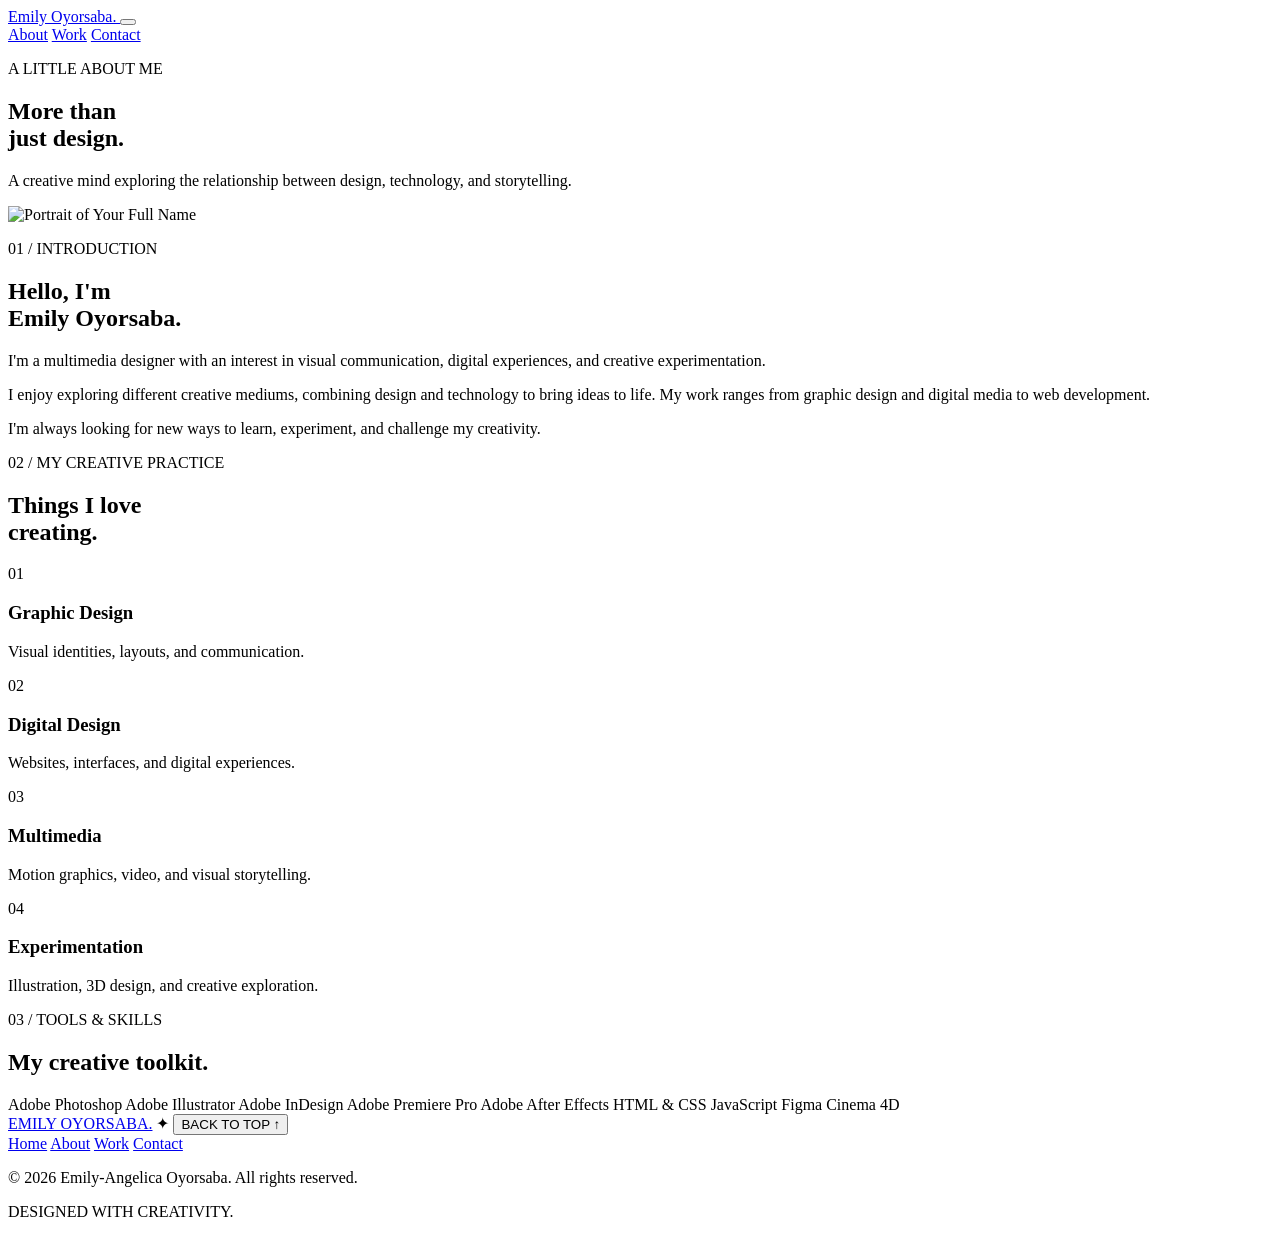
==== about.html @ 44d5cf67 "Add files via upload" ====
<!DOCTYPE html>
<html lang="en">

<head>
    <meta charset="UTF-8">
    <meta name="viewport" content="width=device-width, initial-scale=1.0">

    <title>About | Emily-Angelica Oyorsaba</title>

    <link rel="stylesheet" href="css/style.css">

</head>

<body>

    <!-- HEADER / NAVIGATION -->

    <header class="site-header">

        <a href="index.html" class="logo">
            Emily Oyorsaba.
        </a>

        <button class="menu-toggle"
                aria-label="Open navigation"
                aria-expanded="false">
            <span></span>
            <span></span>
        </button>

        <nav class="site-nav">
            <a href="about.html">About</a>
            <a href="work.html">Work</a>
            <a href="contact.html">Contact</a>
        </nav>

    </header>


    <!-- ABOUT PAGE -->

    <main class="about-page">

        <!-- INTRODUCTION -->

        <section class="about-intro">

            <p class="intro-label">A LITTLE ABOUT ME</p>

            <h1>
                More than<br>
                just <span>design.</span>
            </h1>

            <p class="about-subtitle">
                A creative mind exploring the relationship
                between design, technology, and storytelling.
            </p>

        </section>


        <!-- BIOGRAPHY -->

        <section class="about-bio">

            <div class="bio-image">
                <img src="images/portrait.png"
                     alt="Portrait of Your Full Name">
            </div>

            <div class="bio-content">

                <p class="section-number">01 / INTRODUCTION</p>

                <h2>
                    Hello, I'm<br>
                    Emily Oyorsaba.
                </h2>

                <p>
                    I'm a multimedia designer with an interest
                    in visual communication, digital experiences,
                    and creative experimentation.
                </p>

                <p>
                    I enjoy exploring different creative mediums,
                    combining design and technology to bring ideas
                    to life. My work ranges from graphic design
                    and digital media to web development.
                </p>

                <p>
                    I'm always looking for new ways to learn,
                    experiment, and challenge my creativity.
                </p>

            </div>

        </section>


        <!-- CREATIVE INTERESTS -->

        <section class="creative-section">

            <p class="section-number">02 / MY CREATIVE PRACTICE</p>

            <h2>
                Things I love<br>
                <span>creating.</span>
            </h2>

            <div class="creative-grid">

                <div class="creative-item">
                    <span>01</span>
                    <h3>Graphic Design</h3>
                    <p>Visual identities, layouts, and communication.</p>
                </div>

                <div class="creative-item">
                    <span>02</span>
                    <h3>Digital Design</h3>
                    <p>Websites, interfaces, and digital experiences.</p>
                </div>

                <div class="creative-item">
                    <span>03</span>
                    <h3>Multimedia</h3>
                    <p>Motion graphics, video, and visual storytelling.</p>
                </div>

                <div class="creative-item">
                    <span>04</span>
                    <h3>Experimentation</h3>
                    <p>Illustration, 3D design, and creative exploration.</p>
                </div>

            </div>

        </section>


        <!-- SOFTWARE AND SKILLS -->

        <section class="skills-section">

            <p class="section-number">03 / TOOLS & SKILLS</p>

            <h2>My creative toolkit.</h2>

            <div class="skills-list">

                <span>Adobe Photoshop</span>
                <span>Adobe Illustrator</span>
                <span>Adobe InDesign</span>
                <span>Adobe Premiere Pro</span>
                <span>Adobe After Effects</span>
                <span>HTML & CSS</span>
                <span>JavaScript</span>
                <span>Figma</span>
                <span>Cinema 4D</span>

            </div>

        </section>

    </main>


   
<footer class="site-footer">

    <div class="footer-top">
        <a href="index.html" class="footer-logo">EMILY OYORSABA.</a>
        <span class="footer-sparkle">✦</span>
        <button class="back-to-top" type="button">
            BACK TO TOP ↑
        </button>
    </div>

    <div class="footer-navigation">
        <a href="index.html">Home</a>
        <a href="about.html">About</a>
        <a href="work.html">Work</a>
        <a href="contact.html">Contact</a>
    </div>

    <div class="footer-bottom">
        <p>© 2026 Emily-Angelica Oyorsaba. All rights reserved.</p>
        <p>DESIGNED WITH CREATIVITY.</p>
    </div>

</footer>
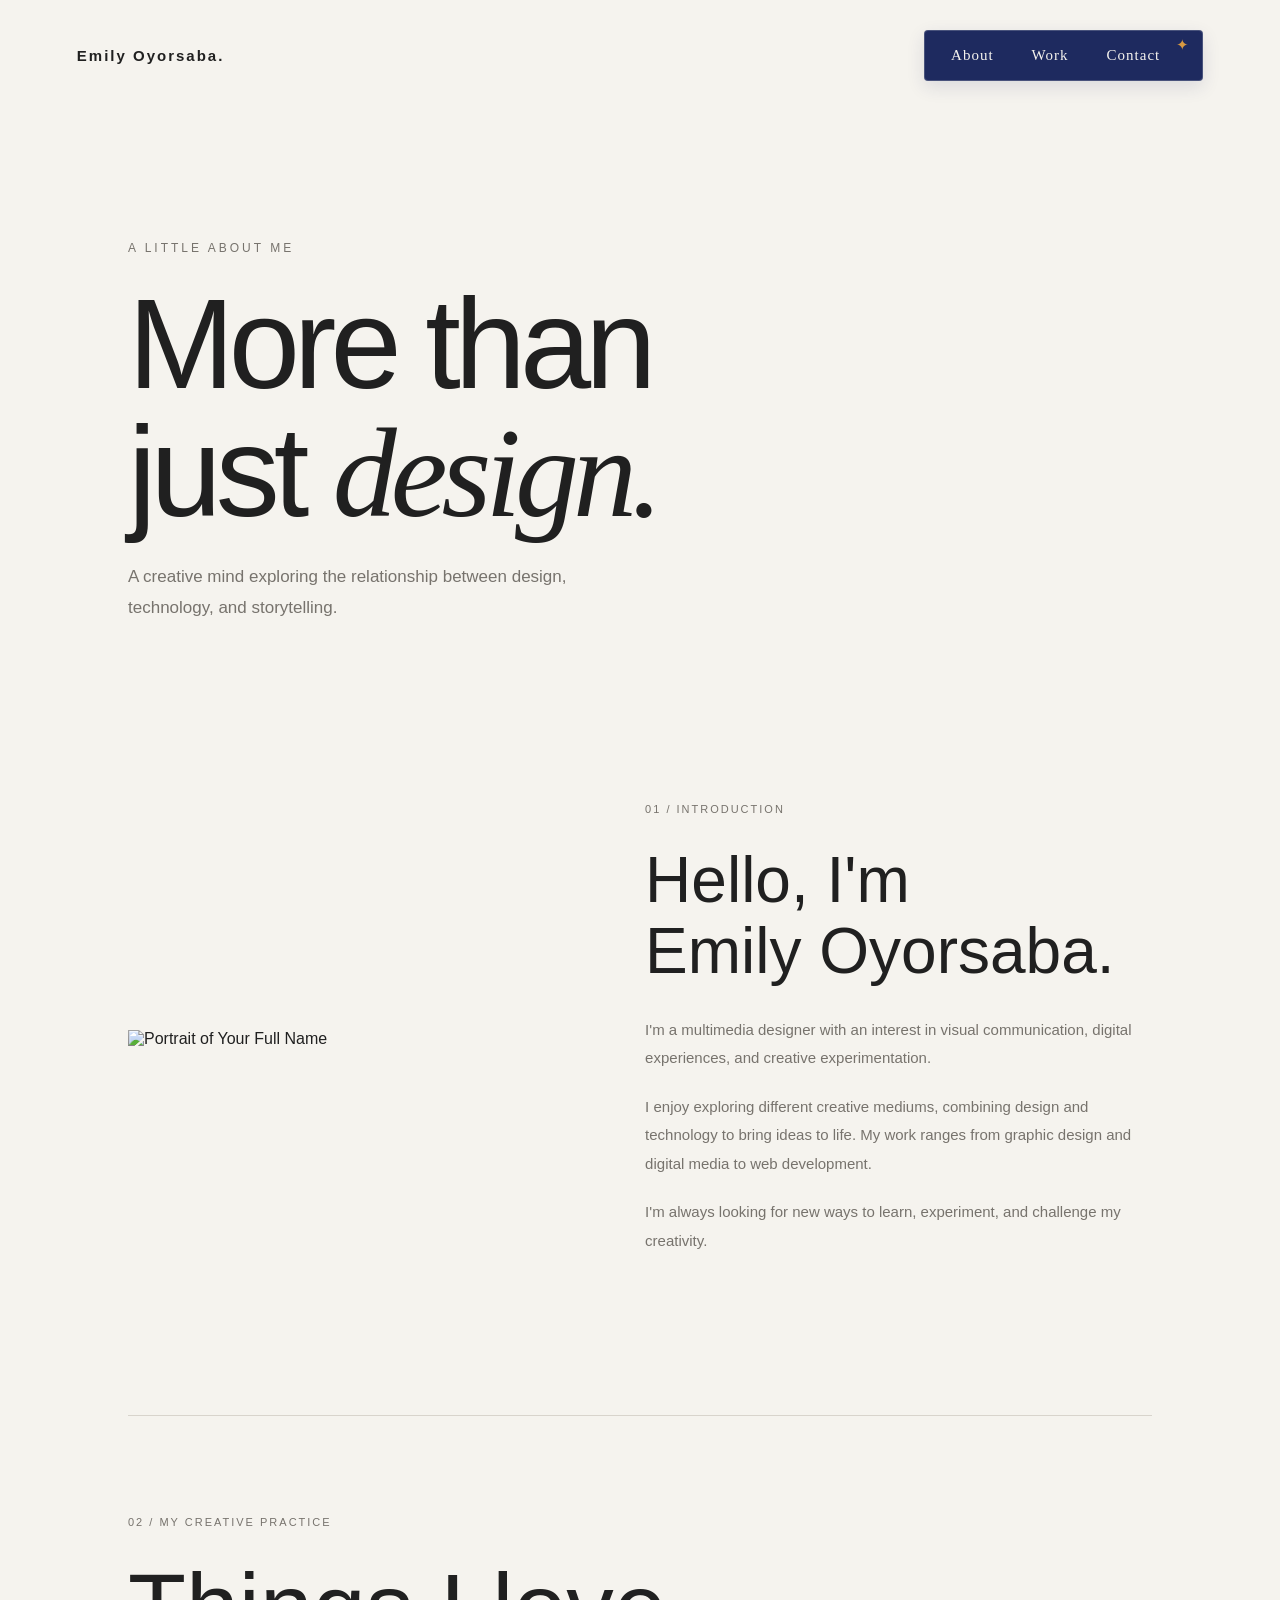
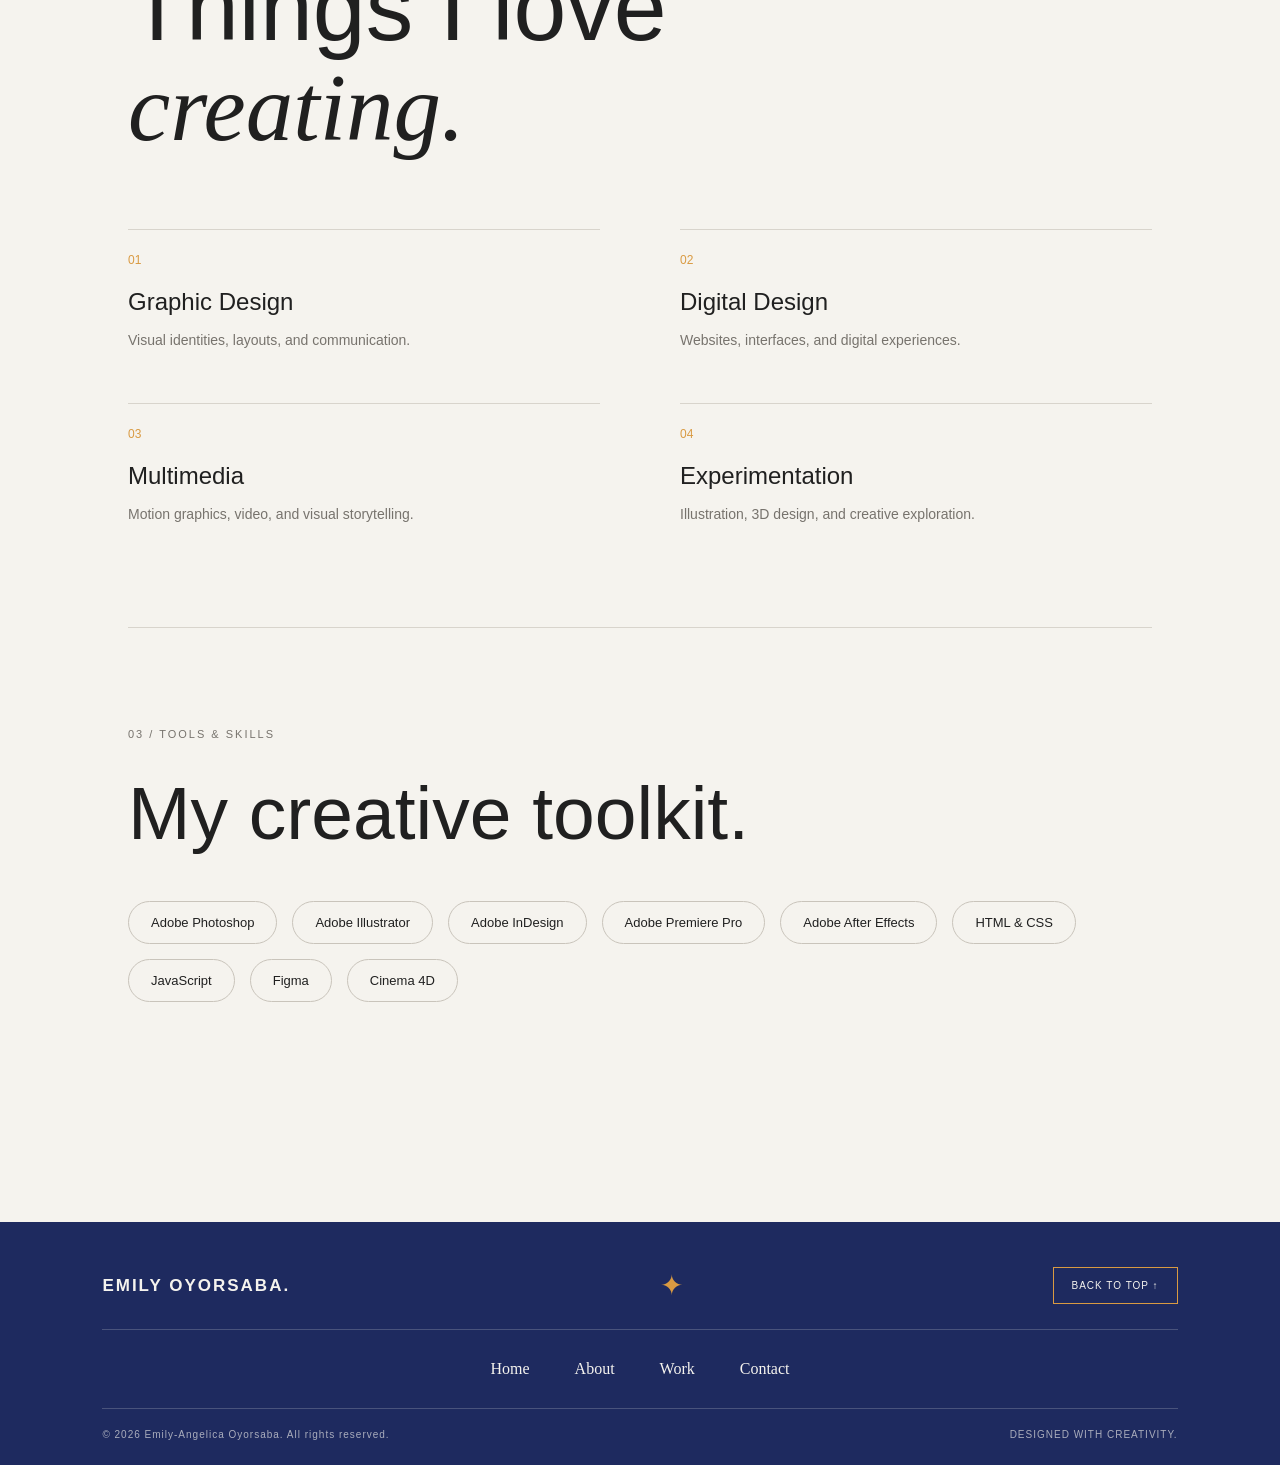
==== commit 226b6d39: "Update about.html" ====
--- a/about.html
+++ b/about.html
@@ -8,7 +8,7 @@
 
     <title>About | Emily-Angelica Oyorsaba</title>
 
-    <link rel="stylesheet" href="css/style.css">
+    <link rel="stylesheet" href="./style.css">
 
 </head>
 
--- a/style.css
+++ b/style.css
@@ -0,0 +1,1192 @@
+
+/* =========================
+   1. DESIGN SYSTEM
+========================= */
+
+@import url('https://fonts.googleapis.com/css2?family=Montserrat:wght@400;500;600;700&family=Playfair+Display:ital,wght@0,400;0,500;1,400;1,500&display=swap');
+
+:root {
+    /* COLOR PALETTE */
+    --background: #F5F3EE;
+    --text: #202020;
+    --secondary: #77736D;
+    --accent: #D99A42;
+    --highlight: #1E2A5F;
+   
+/* TYPOGRAPHY */
+--font-main: 'Montserrat', sans-serif;
+--font-editorial: 'Playfair Display', serif;
+}
+
+/* =========================
+   2. RESET
+========================= */
+
+* {
+    margin: 0;
+    padding: 0;
+    box-sizing: border-box;
+}
+
+
+/* =========================
+   3. GENERAL STYLING
+========================= */
+
+body {
+    background-color: var(--background);
+    color: var(--text);
+    font-family: var(--font-main);
+    min-height: 100vh;
+}
+
+
+/* =========================
+   4. NAVIGATION
+========================= */
+
+header {
+    width: 100%;
+    padding: 30px 6%;
+}
+
+nav {
+    display: flex;
+    justify-content: flex-end;
+    gap: 40px;
+}
+
+nav a {
+    color: var(--text);
+    text-decoration: none;
+    font-size: 14px;
+    letter-spacing: 1px;
+    transition: color 0.3s ease;
+}
+
+nav a:hover {
+    color: var(--accent);
+}
+
+
+/* =========================
+   5. HERO SECTION
+========================= */
+
+
+/* =========================
+   HERO SECTION
+========================= */
+
+.hero {
+    position: relative;
+    min-height: 85vh;
+    padding: 100px 10%;
+    display: flex;
+    align-items: center;
+    overflow: hidden;
+}
+
+/* Background typography */
+
+.hero-backdrop {
+    position: absolute;
+    top: 8%;
+    left: 5%;
+    font-family: var(--font-editorial);
+    font-size: clamp(100px, 19vw, 260px);
+    font-weight: normal;
+    color: rgba(32, 32, 32, 0.045);
+    white-space: nowrap;
+    z-index: 0;
+    pointer-events: none;
+}
+
+/* Main introduction */
+
+.hero-content {
+    position: relative;
+    z-index: 2;
+    max-width: 650px;
+}
+
+.intro-label {
+    color: var(--secondary);
+    font-size: 12px;
+    letter-spacing: 3px;
+    margin-bottom: 25px;
+}
+
+.hero h1 {
+    font-size: clamp(55px, 7vw, 105px);
+    font-weight: 400;
+    line-height: 1.08;
+    letter-spacing: -5px;
+    margin-bottom: 30px;
+}
+
+.hero h1 span {
+    font-family: var(--font-editorial);
+    font-style: italic;
+}
+
+/* Description */
+
+.hero-description {
+    color: var(--secondary);
+    font-size: 16px;
+    line-height: 1.8;
+    max-width: 430px;
+    margin-bottom: 30px;
+}
+
+/* Portfolio link */
+
+.work-link {
+    display: inline-block;
+    color: var(--text);
+    text-decoration: none;
+    font-size: 14px;
+    border-bottom: 1px solid var(--text);
+    padding-bottom: 7px;
+    transition: all 0.3s ease;
+}
+
+.work-link:hover {
+    color: var(--accent);
+    border-color: var(--accent);
+}
+
+/* Portrait */
+
+.hero-image {
+    position: absolute;
+    right: 8%;
+    bottom: 0;
+    width: 38%;
+    max-width: 480px;
+    z-index: 1;
+}
+
+.hero-image img {
+    width: 100%;
+    height: auto;
+    display: block;
+    object-fit: contain;
+}
+
+/* Small caption */
+
+.hero-caption {
+    position: absolute;
+    bottom: 35px;
+    left: 10%;
+    color: var(--secondary);
+    font-size: 10px;
+    letter-spacing: 2px;
+}
+
+.work-link:hover {
+    color: var(--accent);
+}
+
+
+/* =========================
+   6. FOOTER
+========================= */
+
+footer {
+    padding: 25px 6%;
+    color: var(--secondary);
+    font-size: 12px;
+    text-align: center;
+}
+
+
+/* =========================
+   RESPONSIVE DESIGN
+========================= */
+
+@media (max-width: 768px) {
+
+    header {
+        padding: 25px 6%;
+    }
+
+    nav {
+        justify-content: center;
+        gap: 25px;
+    }
+
+    .hero {
+        min-height: 90vh;
+        padding: 80px 7% 350px;
+        align-items: flex-start;
+    }
+
+    .hero-backdrop {
+        top: 10%;
+        left: 0;
+        font-size: 22vw;
+    }
+
+    .hero h1 {
+        font-size: clamp(48px, 11vw, 75px);
+        letter-spacing: -3px;
+    }
+
+    .hero-image {
+        width: 65%;
+        right: 5%;
+        max-width: 330px;
+    }
+
+    .hero-caption {
+        bottom: 20px;
+        left: 7%;
+        font-size: 8px;
+    }
+
+}
+
+@media (max-width: 480px) {
+
+    .hero {
+        padding-bottom: 300px;
+    }
+
+    .hero-image {
+        width: 75%;
+    }
+
+    .hero-description {
+        font-size: 14px;
+    }
+
+}
+
+/* =========================
+   NAVIGATION INTERACTIONS
+========================= */
+
+.site-header {
+    display: flex;
+    align-items: center;
+    justify-content: space-between;
+    padding: 30px 6%;
+    position: relative;
+    z-index: 10;
+}
+
+.logo {
+    color: var(--text);
+    text-decoration: none;
+    font-size: 15px;
+    font-weight: bold;
+    letter-spacing: 2px;
+}
+
+.site-nav {
+    display: flex;
+    gap: 40px;
+}
+
+.menu-toggle {
+    display: none;
+    background: none;
+    border: none;
+    cursor: pointer;
+}
+
+.menu-toggle span {
+    display: block;
+    width: 25px;
+    height: 2px;
+    background: var(--text);
+    margin: 6px;
+    transition: 0.3s;
+}
+
+/* Mobile navigation */
+
+@media (max-width: 768px) {
+
+    .menu-toggle {
+        display: block;
+        z-index: 12;
+    }
+
+    .site-nav {
+        display: none;
+        position: absolute;
+        top: 100%;
+        left: 0;
+        width: 100%;
+        padding: 30px;
+        background: var(--background);
+        flex-direction: column;
+        align-items: center;
+        gap: 25px;
+    }
+
+    .site-nav.active {
+        display: flex;
+    }
+
+}
+
+@media (prefers-reduced-motion: reduce) {
+
+    .hero-content,
+    .hero-image,
+    .hero-backdrop {
+        animation: none;
+    }
+
+}
+
+/* =========================
+   ABOUT PAGE
+========================= */
+
+.about-page {
+    padding: 40px 10%;
+}
+
+/* INTRODUCTION */
+
+.about-intro {
+    padding: 90px 0 120px;
+}
+
+.about-intro h1 {
+    font-size: clamp(65px, 10vw, 130px);
+    font-weight: 400;
+    line-height: 1;
+    letter-spacing: -6px;
+    margin: 25px 0;
+}
+
+.about-intro h1 span,
+.creative-section h2 span {
+    font-family: var(--font-editorial);
+    font-style: italic;
+}
+
+.about-subtitle {
+    max-width: 450px;
+    color: var(--secondary);
+    font-size: 17px;
+    line-height: 1.8;
+}
+
+
+/* BIOGRAPHY */
+
+.about-bio {
+    display: grid;
+    grid-template-columns: 0.9fr 1.1fr;
+    gap: 10%;
+    align-items: center;
+    padding: 60px 0 140px;
+}
+
+.bio-image img {
+    width: 100%;
+    display: block;
+    object-fit: cover;
+}
+
+.section-number {
+    font-size: 11px;
+    letter-spacing: 2px;
+    color: var(--secondary);
+    margin-bottom: 30px;
+}
+
+.bio-content h2 {
+    font-size: clamp(38px, 5vw, 65px);
+    font-weight: 400;
+    line-height: 1.1;
+    margin-bottom: 30px;
+}
+
+.bio-content p:not(.section-number) {
+    font-size: 15px;
+    line-height: 1.9;
+    color: var(--secondary);
+    margin-bottom: 20px;
+}
+
+
+/* CREATIVE PRACTICE */
+
+.creative-section {
+    padding: 100px 0;
+    border-top: 1px solid #D8D4CC;
+}
+
+.creative-section h2 {
+    font-size: clamp(55px, 8vw, 95px);
+    font-weight: 400;
+    line-height: 1.05;
+    margin-bottom: 70px;
+}
+
+.creative-grid {
+    display: grid;
+    grid-template-columns: repeat(2, 1fr);
+    gap: 50px 80px;
+}
+
+.creative-item {
+    border-top: 1px solid #D8D4CC;
+    padding-top: 20px;
+}
+
+.creative-item span {
+    font-size: 12px;
+    color: var(--accent);
+}
+
+.creative-item h3 {
+    font-size: 24px;
+    font-weight: 400;
+    margin: 20px 0 12px;
+}
+
+.creative-item p {
+    font-size: 14px;
+    color: var(--secondary);
+    line-height: 1.8;
+}
+
+
+/* SKILLS */
+
+.skills-section {
+    padding: 100px 0;
+    border-top: 1px solid #D8D4CC;
+}
+
+.skills-section h2 {
+    font-size: clamp(40px, 6vw, 75px);
+    font-weight: 400;
+    margin-bottom: 45px;
+}
+
+.skills-list {
+    display: flex;
+    flex-wrap: wrap;
+    gap: 15px;
+}
+
+.skills-list span {
+    border: 1px solid #C9C4BB;
+    border-radius: 30px;
+    padding: 13px 22px;
+    font-size: 13px;
+    transition: 0.3s ease;
+}
+
+.skills-list span:hover {
+    background-color: var(--text);
+    color: var(--background);
+}
+
+
+/* ABOUT PAGE RESPONSIVENESS */
+
+@media (max-width: 768px) {
+
+    .about-page {
+        padding: 20px 7%;
+    }
+
+    .about-intro {
+        padding: 70px 0;
+    }
+
+    .about-intro h1 {
+        letter-spacing: -3px;
+    }
+
+    .about-bio {
+        grid-template-columns: 1fr;
+        gap: 45px;
+        padding-bottom: 80px;
+    }
+
+    .bio-image {
+        max-width: 450px;
+    }
+
+    .creative-grid {
+        grid-template-columns: 1fr;
+        gap: 35px;
+    }
+
+    .creative-section,
+    .skills-section {
+        padding: 70px 0;
+    }
+
+}
+
+/* =========================
+   WORK PAGE
+========================= */
+
+.work-page {
+    padding: 40px 10%;
+}
+
+
+/* INTRODUCTION */
+
+.work-intro {
+    padding: 90px 0 100px;
+}
+
+.work-intro h1 {
+    font-size: clamp(70px, 11vw, 145px);
+    font-weight: 400;
+    line-height: 0.95;
+    letter-spacing: -7px;
+    margin: 25px 0;
+}
+
+.work-intro h1 span {
+    font-family: var(--font-editorial);
+    font-style: italic;
+}
+
+.work-intro > p:last-child {
+    max-width: 450px;
+    color: var(--secondary);
+    font-size: 16px;
+    line-height: 1.8;
+}
+
+
+/* FILTER BUTTONS */
+
+.project-section {
+    padding-bottom: 120px;
+}
+
+.project-filters {
+    display: flex;
+    flex-wrap: wrap;
+    gap: 12px;
+    margin-bottom: 50px;
+}
+
+.filter-btn {
+    padding: 12px 20px;
+    border: 1px solid #C9C4BB;
+    border-radius: 30px;
+    background: transparent;
+    color: var(--text);
+    font-size: 12px;
+    cursor: pointer;
+    transition: 0.3s ease;
+}
+
+.filter-btn:hover,
+.filter-btn.active {
+    background-color: var(--highlight);
+    color: var(--background);
+    border-color: var(--highlight);
+}
+
+
+/* PROJECT GRID */
+
+.project-grid {
+    display: grid;
+    grid-template-columns: repeat(2, 1fr);
+    gap: 75px 35px;
+}
+
+.project-card {
+    min-width: 0;
+    transition: opacity 0.3s ease,
+                transform 0.3s ease;
+}
+
+.project-card.hide {
+    display: none;
+}
+
+
+/* PROJECT IMAGES */
+
+.project-image {
+    width: 100%;
+    aspect-ratio: 4 / 3;
+    overflow: hidden;
+    background: #E5E1D9;
+}
+
+.project-image img {
+    width: 100%;
+    height: 100%;
+    display: block;
+    object-fit: cover;
+    transition: transform 0.6s ease;
+}
+
+.project-card:hover .project-image img {
+    transform: scale(1.04);
+}
+
+
+/* PROJECT INFORMATION */
+
+.project-info {
+    display: flex;
+    justify-content: space-between;
+    align-items: flex-start;
+    padding-top: 20px;
+}
+
+.project-info h2 {
+    font-size: 22px;
+    font-weight: 400;
+    margin-bottom: 8px;
+}
+
+.project-info p {
+    font-size: 12px;
+    color: var(--secondary);
+}
+
+.project-info span {
+    font-size: 12px;
+    color: var(--secondary);
+}
+
+
+/* MOBILE RESPONSIVENESS */
+
+@media (max-width: 768px) {
+
+    .work-page {
+        padding: 20px 7%;
+    }
+
+    .work-intro {
+        padding: 70px 0;
+    }
+
+    .work-intro h1 {
+        letter-spacing: -3px;
+    }
+
+    .project-grid {
+        grid-template-columns: 1fr;
+        gap: 50px;
+    }
+
+    .project-filters {
+        gap: 8px;
+    }
+
+    .filter-btn {
+        padding: 10px 15px;
+        font-size: 11px;
+    }
+
+}
+/* CONTACT PAGE */
+
+.contact-page {
+    padding: 40px 10%;
+}
+
+.contact-intro {
+    padding: 100px 0 130px;
+}
+
+.section-label {
+    font-size: 11px;
+    letter-spacing: 3px;
+    color: var(--secondary);
+}
+
+.contact-intro h1 {
+    font-size: clamp(70px, 11vw, 145px);
+    font-weight: 400;
+    line-height: .95;
+    letter-spacing: -7px;
+    margin: 30px 0;
+}
+
+.contact-intro h1 span {
+    font-family: var(--font-editorial);
+    font-style: italic;
+}
+
+.contact-description {
+    max-width: 450px;
+    color: var(--secondary);
+    font-size: 16px;
+    line-height: 1.9;
+}
+
+.contact-details {
+    display: grid;
+    grid-template-columns: 1.5fr 1fr;
+    gap: 80px;
+    padding: 50px 0 120px;
+    border-top: 1px solid #D8D4CC;
+}
+
+.section-number {
+    font-size: 11px;
+    letter-spacing: 2px;
+    color: var(--secondary);
+    margin-bottom: 30px;
+}
+
+.contact-email h2 {
+    font-size: clamp(25px, 3vw, 38px);
+    font-weight: 400;
+    margin-bottom: 25px;
+}
+
+.contact-email a,
+.contact-socials a {
+    display: block;
+    width: fit-content;
+    color: var(--text);
+    text-decoration: none;
+    font-size: 15px;
+    margin-bottom: 18px;
+    transition: color .3s ease;
+}
+
+.contact-email a:hover,
+.contact-socials a:hover {
+    color: var(--accent);
+}
+
+
+/* INTERACTIVE CONTACT BANNER */
+
+.contact-bottom {
+    position: relative;
+    display: flex;
+    align-items: center;
+    justify-content: space-between;
+    gap: 25px;
+    min-height: 190px;
+    padding: 35px 45px;
+    margin: 20px 0 40px;
+    overflow: hidden;
+    background: var(--highlight);
+    border: 1px solid rgba(245, 243, 238, .2);
+    border-radius: 5px;
+    box-shadow: 0 10px 25px rgba(30, 42, 95, .12);
+}
+
+/* Large background sparkle */
+.quote-decoration {
+    position: absolute;
+    top: 20px;
+    left: 30px;
+    display: flex;
+    align-items: center;
+    gap: 12px;
+}
+
+.quote-star {
+    color: var(--accent);
+    font-size: 25px;
+}
+
+.quote-number {
+    color: rgba(245, 243, 238, .65);
+    font-size: 9px;
+    letter-spacing: 2px;
+}
+
+.quote-copy {
+    position: relative;
+    z-index: 1;
+    margin-top: 25px;
+}
+
+.quote-main {
+    color: var(--background);
+    font-family: var(--font-main);
+    font-size: clamp(15px, 2vw, 21px);
+    font-weight: 600;
+    letter-spacing: 2px;
+    line-height: 1.5;
+    transition: opacity .3s ease;
+}
+
+.quote-sub {
+    margin-top: 12px;
+    color: rgba(245, 243, 238, .7);
+    font-family: var(--font-editorial);
+    font-size: 15px;
+    font-style: italic;
+    transition: opacity .3s ease;
+}
+
+/* Interactive sparkle button */
+.quote-sparkle {
+    position: relative;
+    z-index: 2;
+    width: 54px;
+    height: 54px;
+    flex-shrink: 0;
+    border: 1px solid var(--accent);
+    border-radius: 50%;
+    background: transparent;
+    color: var(--accent);
+    font-size: 25px;
+    cursor: pointer;
+    transition: background .3s ease, color .3s ease,
+                transform .5s ease;
+}
+
+.quote-sparkle:hover {
+    background: var(--accent);
+    color: var(--highlight);
+    transform: rotate(90deg);
+}
+
+.contact-bottom.message-changing .quote-copy {
+    animation: quoteFade .4s ease;
+}
+
+@keyframes quoteFade {
+    from {
+        opacity: 0;
+        transform: translateY(8px);
+    }
+    to {
+        opacity: 1;
+        transform: translateY(0);
+    }
+}
+
+/* Mobile layout */
+@media (max-width: 768px) {
+    .contact-bottom {
+        min-height: 210px;
+        padding: 35px 25px;
+    }
+
+    .quote-main {
+        font-size: 14px;
+        letter-spacing: 1px;
+    }
+
+    .quote-sub {
+        font-size: 13px;
+        max-width: 260px;
+    }
+
+    .quote-sparkle {
+        width: 44px;
+        height: 44px;
+    }
+}
+
+
+/* CONTACT PAGE MOBILE */
+
+@media (max-width: 768px) {
+
+    .contact-page {
+        padding: 20px 7%;
+    }
+
+    .contact-intro {
+        padding: 75px 0 90px;
+    }
+
+    .contact-intro h1 {
+        letter-spacing: -3px;
+    }
+
+    .contact-details {
+        grid-template-columns: 1fr;
+        gap: 55px;
+        padding-bottom: 80px;
+    }
+
+}
+
+
+/* EDITORIAL NAVIGATION */
+
+.site-nav {
+    position: relative;
+    display: flex;
+    align-items: center;
+    gap: 38px;
+    padding: 16px 42px 16px 26px;
+    background: var(--highlight);
+    border: 1px solid rgba(245, 243, 238, 0.2);
+    border-radius: 4px;
+    box-shadow: 0 6px 18px rgba(30, 42, 95, 0.12);
+}
+
+/* Decorative orange sparkle */
+.site-nav::after {
+    content: "✦";
+    position: absolute;
+    right: 13px;
+    top: 5px;
+    color: var(--accent);
+    font-size: 15px;
+    animation: navSparkle 3s ease-in-out infinite;
+}
+
+.site-nav a {
+    position: relative;
+    color: var(--background);
+    font-family: var(--font-editorial);
+    font-size: 15px;
+    text-decoration: none;
+    transition: color .3s ease, transform .3s ease;
+}
+
+/* Animated underline */
+.site-nav a::after {
+    content: "";
+    position: absolute;
+    left: 0;
+    bottom: -6px;
+    width: 100%;
+    height: 1px;
+    background: var(--accent);
+    transform: scaleX(0);
+    transform-origin: left;
+    transition: transform .3s ease;
+}
+
+.site-nav a:hover {
+    color: var(--accent);
+    transform: translateY(-2px);
+}
+
+.site-nav a:hover::after,
+.site-nav a.active::after {
+    transform: scaleX(1);
+}
+
+.site-nav a.active {
+    color: var(--accent);
+}
+
+@keyframes navSparkle {
+    0%, 100% {
+        transform: rotate(0deg) scale(1);
+        opacity: .8;
+    }
+    50% {
+        transform: rotate(25deg) scale(1.3);
+        opacity: 1;
+    }
+}
+
+/* Mobile navigation */
+@media (max-width: 768px) {
+    .site-nav {
+        border-radius: 0;
+        padding: 30px;
+        gap: 25px;
+    }
+
+    .site-nav a {
+        color: var(--background);
+    }
+}
+
+/* GLOBAL TYPOGRAPHY */
+
+body {
+    font-family: var(--font-main);
+}
+
+h1, h2, h3, nav a, .logo,
+button, .filter-btn {
+    font-family: var(--font-main);
+}
+
+.hero h1 span,
+.about-intro h1 span,
+.creative-section h2 span,
+.work-intro h1 span,
+.contact-intro h1 span,
+.contact-email h2 {
+    font-family: var(--font-editorial);
+}
+
+/* UNIFIED SCROLL REVEAL */
+
+.reveal {
+    opacity: 0;
+    transform: translateY(20px);
+    transition:
+        opacity 0.9s ease,
+        transform 0.9s ease;
+}
+
+.reveal.is-visible {
+    opacity: 1;
+    transform: translateY(0);
+}
+
+@media (prefers-reduced-motion: reduce) {
+    .reveal,
+    .reveal.is-visible {
+        opacity: 1;
+        transform: none;
+        transition: none;
+    }
+}
+/* BOTTOM FOOTER NAVIGATION */
+
+.site-footer {
+    background: var(--highlight);
+    color: var(--background);
+    padding: 45px 8% 25px;
+    margin-top: 80px;
+}
+
+/* Top footer row */
+
+.footer-top {
+    display: flex;
+    align-items: center;
+    justify-content: space-between;
+    padding-bottom: 25px;
+    border-bottom: 1px solid rgba(245, 243, 238, .2);
+}
+
+.footer-logo {
+    color: var(--background);
+    font-size: 17px;
+    font-weight: 700;
+    letter-spacing: 2px;
+    text-decoration: none;
+}
+
+.footer-sparkle {
+    color: var(--accent);
+    font-size: 28px;
+    animation: navSparkle 3s ease-in-out infinite;
+}
+
+.back-to-top {
+    background: transparent;
+    border: 1px solid var(--accent);
+    color: var(--background);
+    padding: 12px 18px;
+    font-family: var(--font-main);
+    font-size: 10px;
+    letter-spacing: 1px;
+    cursor: pointer;
+    transition: .3s ease;
+}
+
+.back-to-top:hover {
+    background: var(--accent);
+    color: var(--highlight);
+    transform: translateY(-3px);
+}
+
+/* Footer links */
+
+.footer-navigation {
+    display: flex;
+    justify-content: center;
+    gap: 45px;
+    padding: 30px 0;
+}
+
+.footer-navigation a {
+    position: relative;
+    color: var(--background);
+    text-decoration: none;
+    font-family: var(--font-editorial);
+    font-size: 16px;
+    transition: color .3s ease;
+}
+
+.footer-navigation a:hover {
+    color: var(--accent);
+}
+
+/* Copyright */
+
+.footer-bottom {
+    display: flex;
+    justify-content: space-between;
+    gap: 15px;
+    border-top: 1px solid rgba(245, 243, 238, .2);
+    padding-top: 20px;
+    color: rgba(245, 243, 238, .65);
+    font-size: 10px;
+    letter-spacing: 1px;
+}
+
+/* Mobile footer */
+
+@media (max-width: 600px) {
+
+    .site-footer {
+        padding: 35px 7% 20px;
+    }
+
+    .footer-top {
+        gap: 15px;
+    }
+
+    .footer-logo {
+        font-size: 13px;
+    }
+
+    .footer-navigation {
+        flex-wrap: wrap;
+        gap: 25px;
+    }
+
+    .footer-bottom {
+        flex-direction: column;
+        text-align: center;
+        line-height: 1.7;
+    }
+}
+
+/* Smooth scrolling */
+
+html {
+    scroll-behavior: smooth;
+}
+
+@media (prefers-reduced-motion: reduce) {
+    html {
+        scroll-behavior: auto;
+    }
+}
+
+/* PROJECT FILTER VISIBILITY FIX */
+
+.project-card.hide {
+    display: none !important;
+}
+
+/* PROJECT FILTER HIDDEN STATE */
+
+.project-card[hidden] {
+    display: none !important;
+}
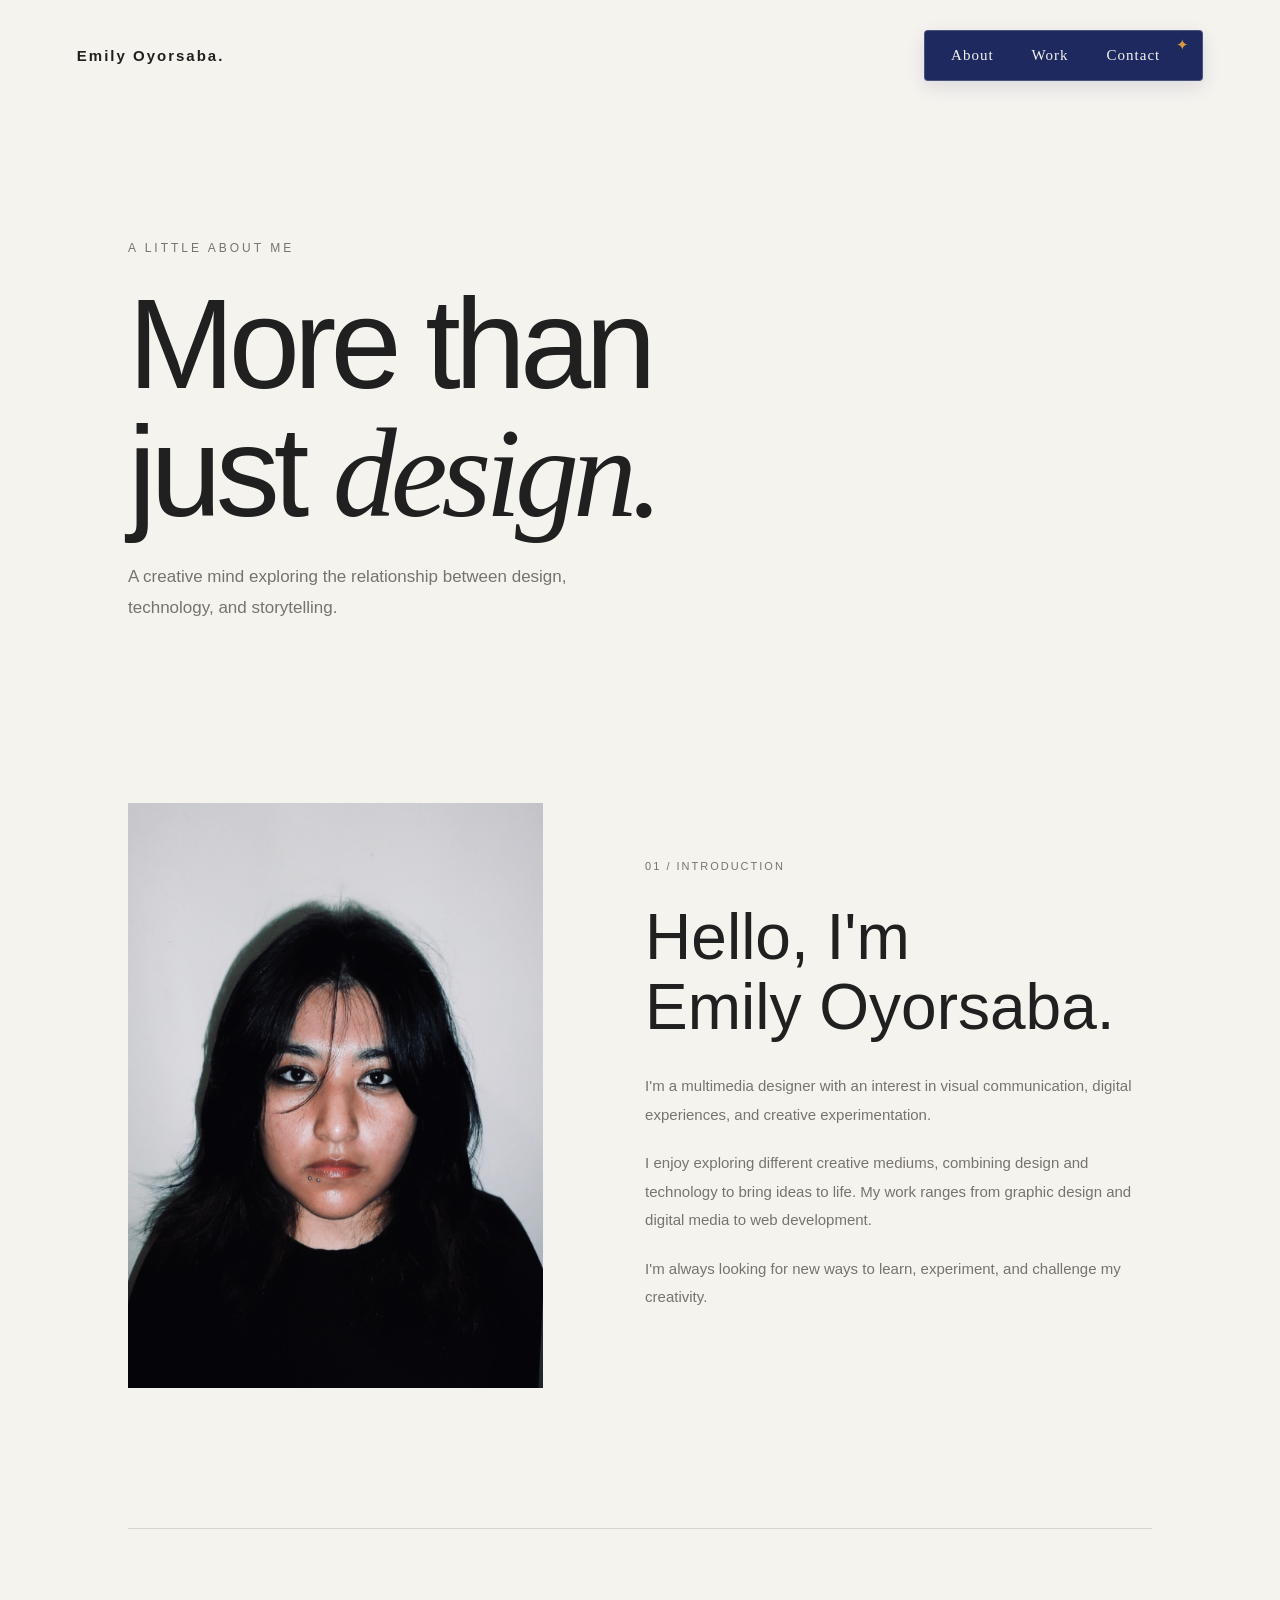
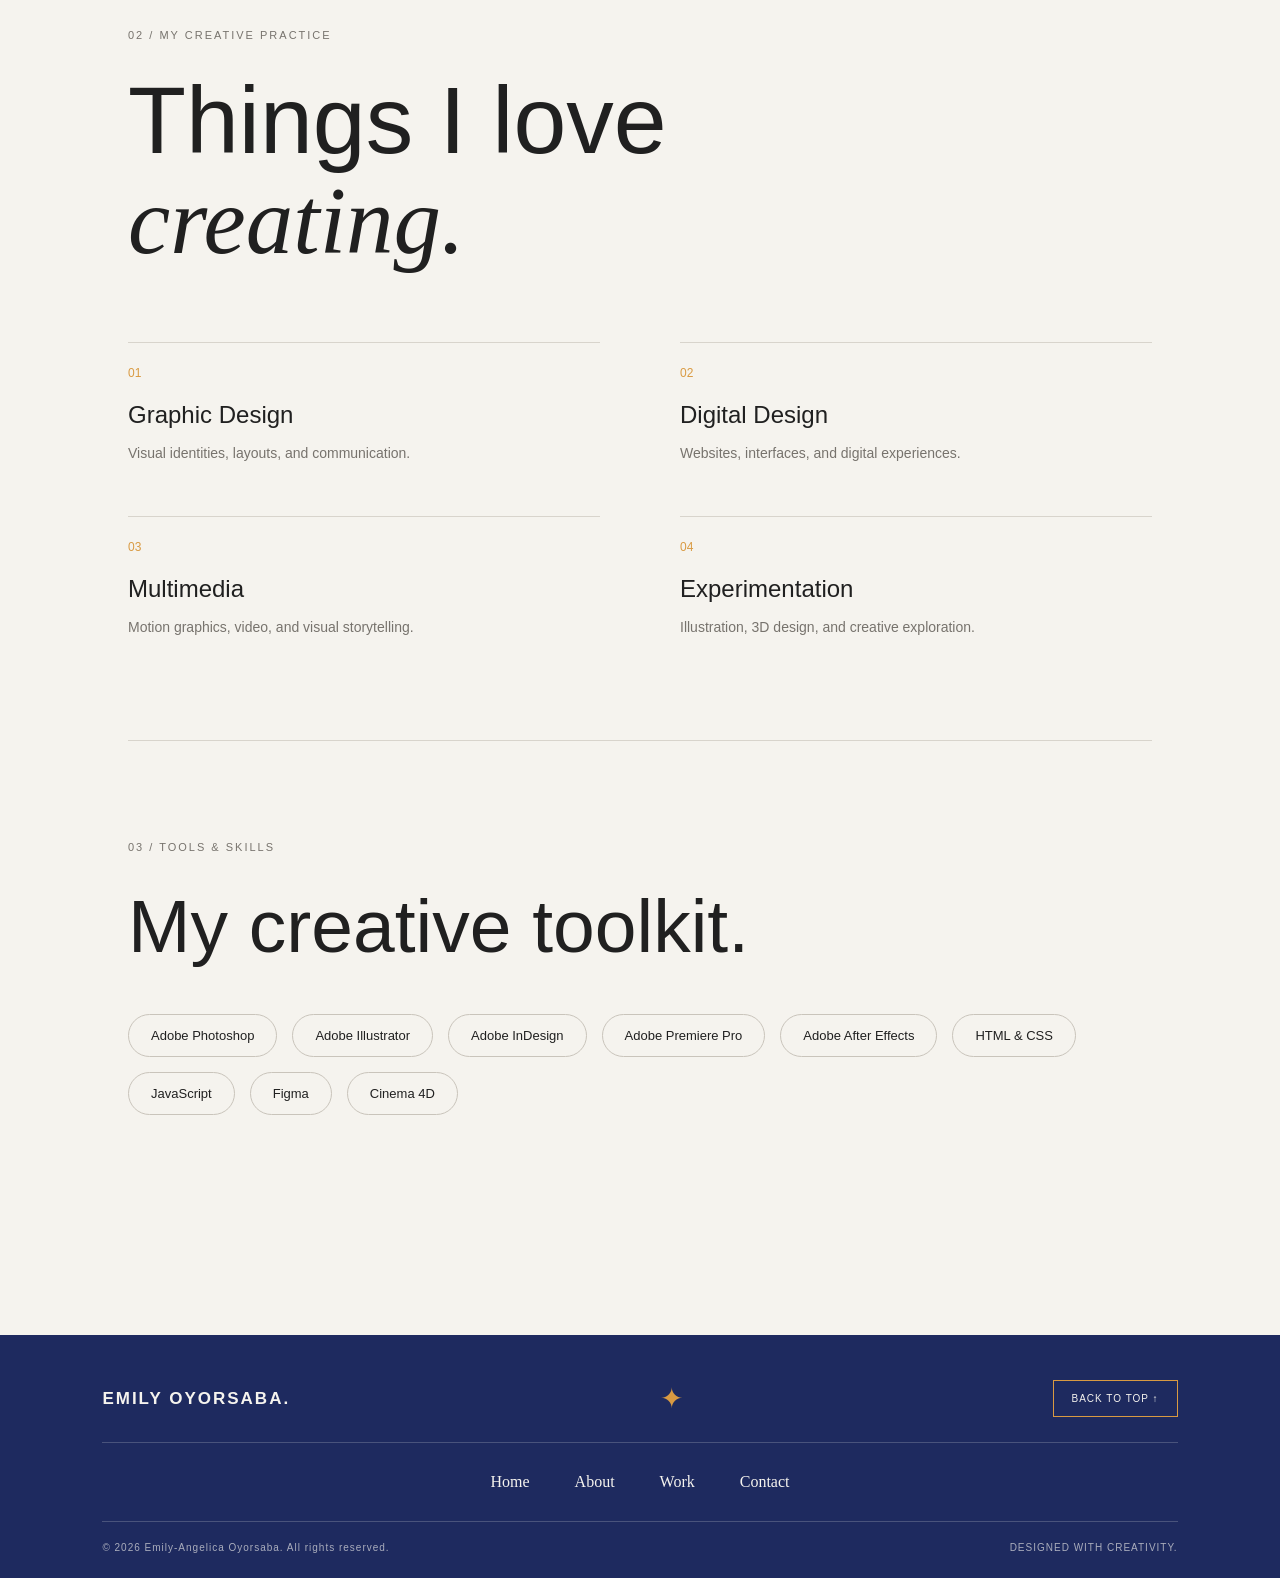
==== commit 80d43dd5: "Update about.html" ====
--- a/about.html
+++ b/about.html
@@ -66,7 +66,7 @@
         <section class="about-bio">
 
             <div class="bio-image">
-                <img src="images/portrait.png"
+                <img src="./portrait.png"
                      alt="Portrait of Your Full Name">
             </div>
 
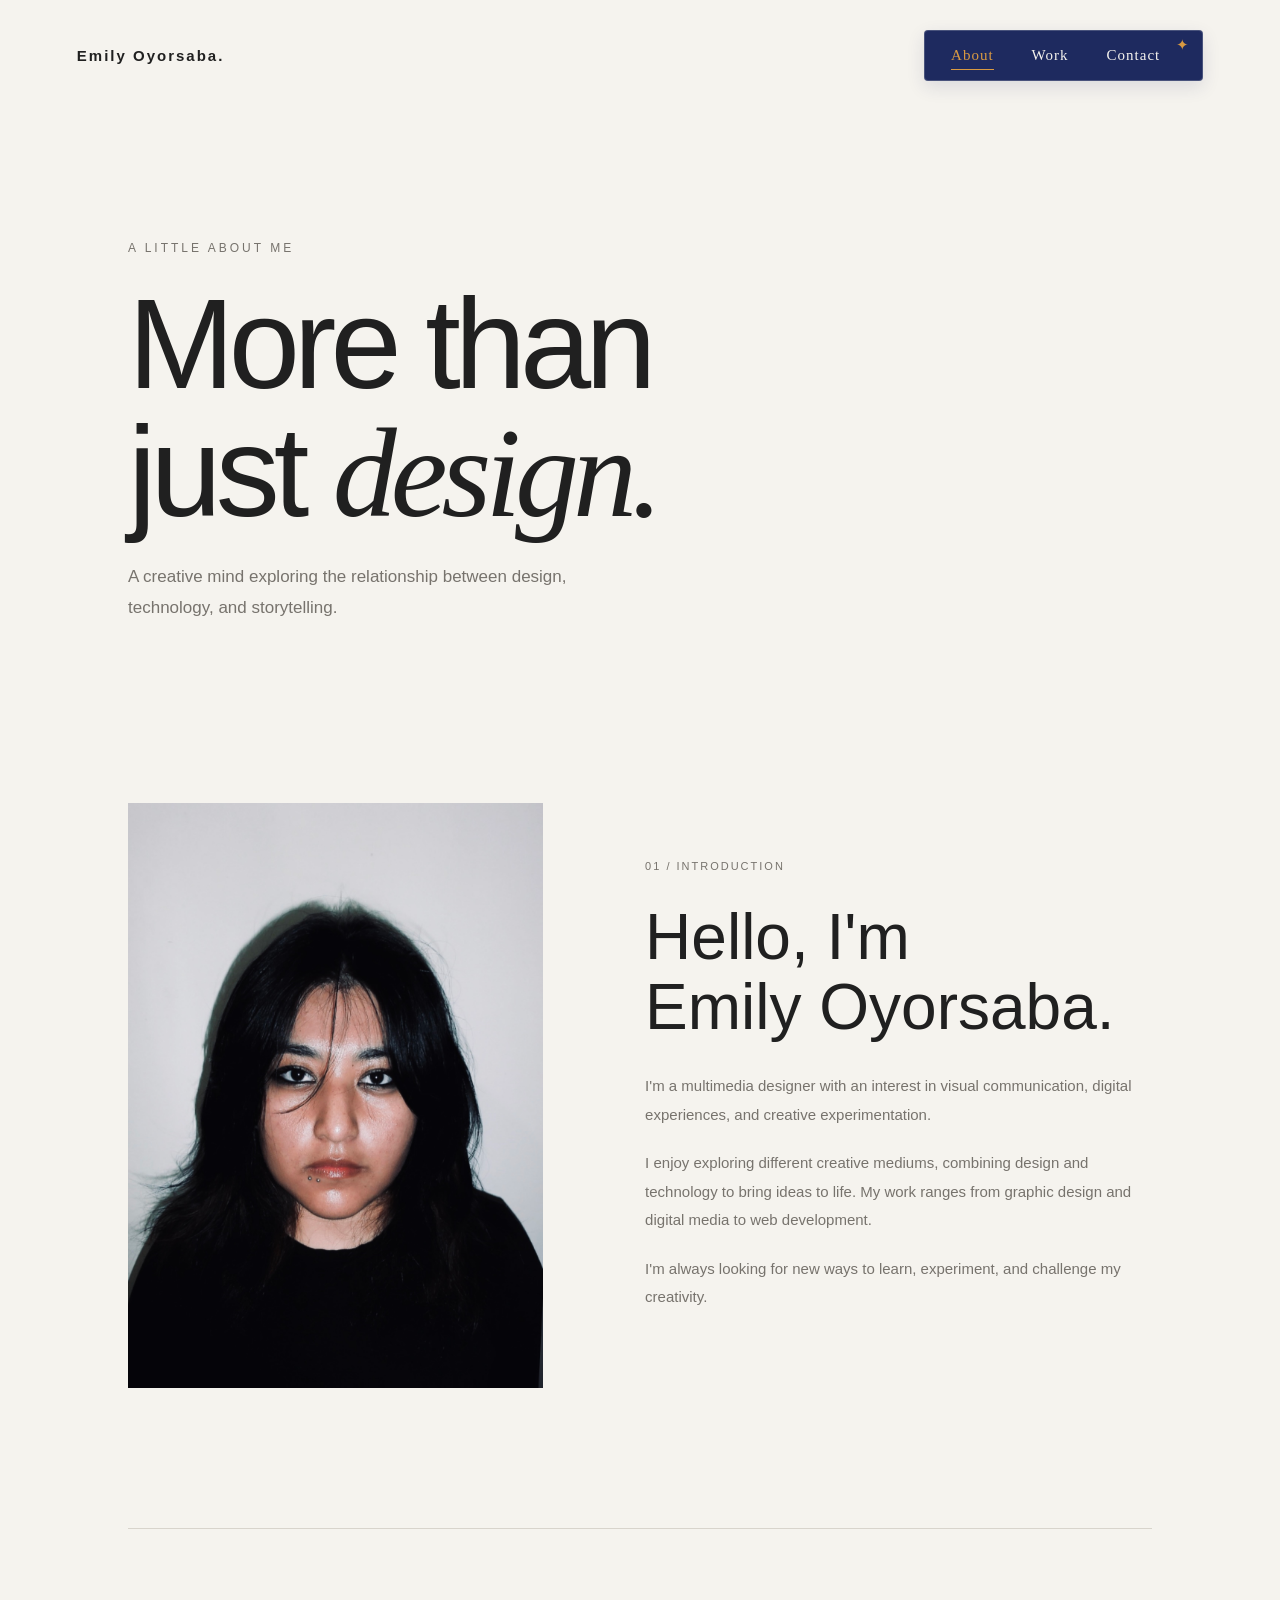
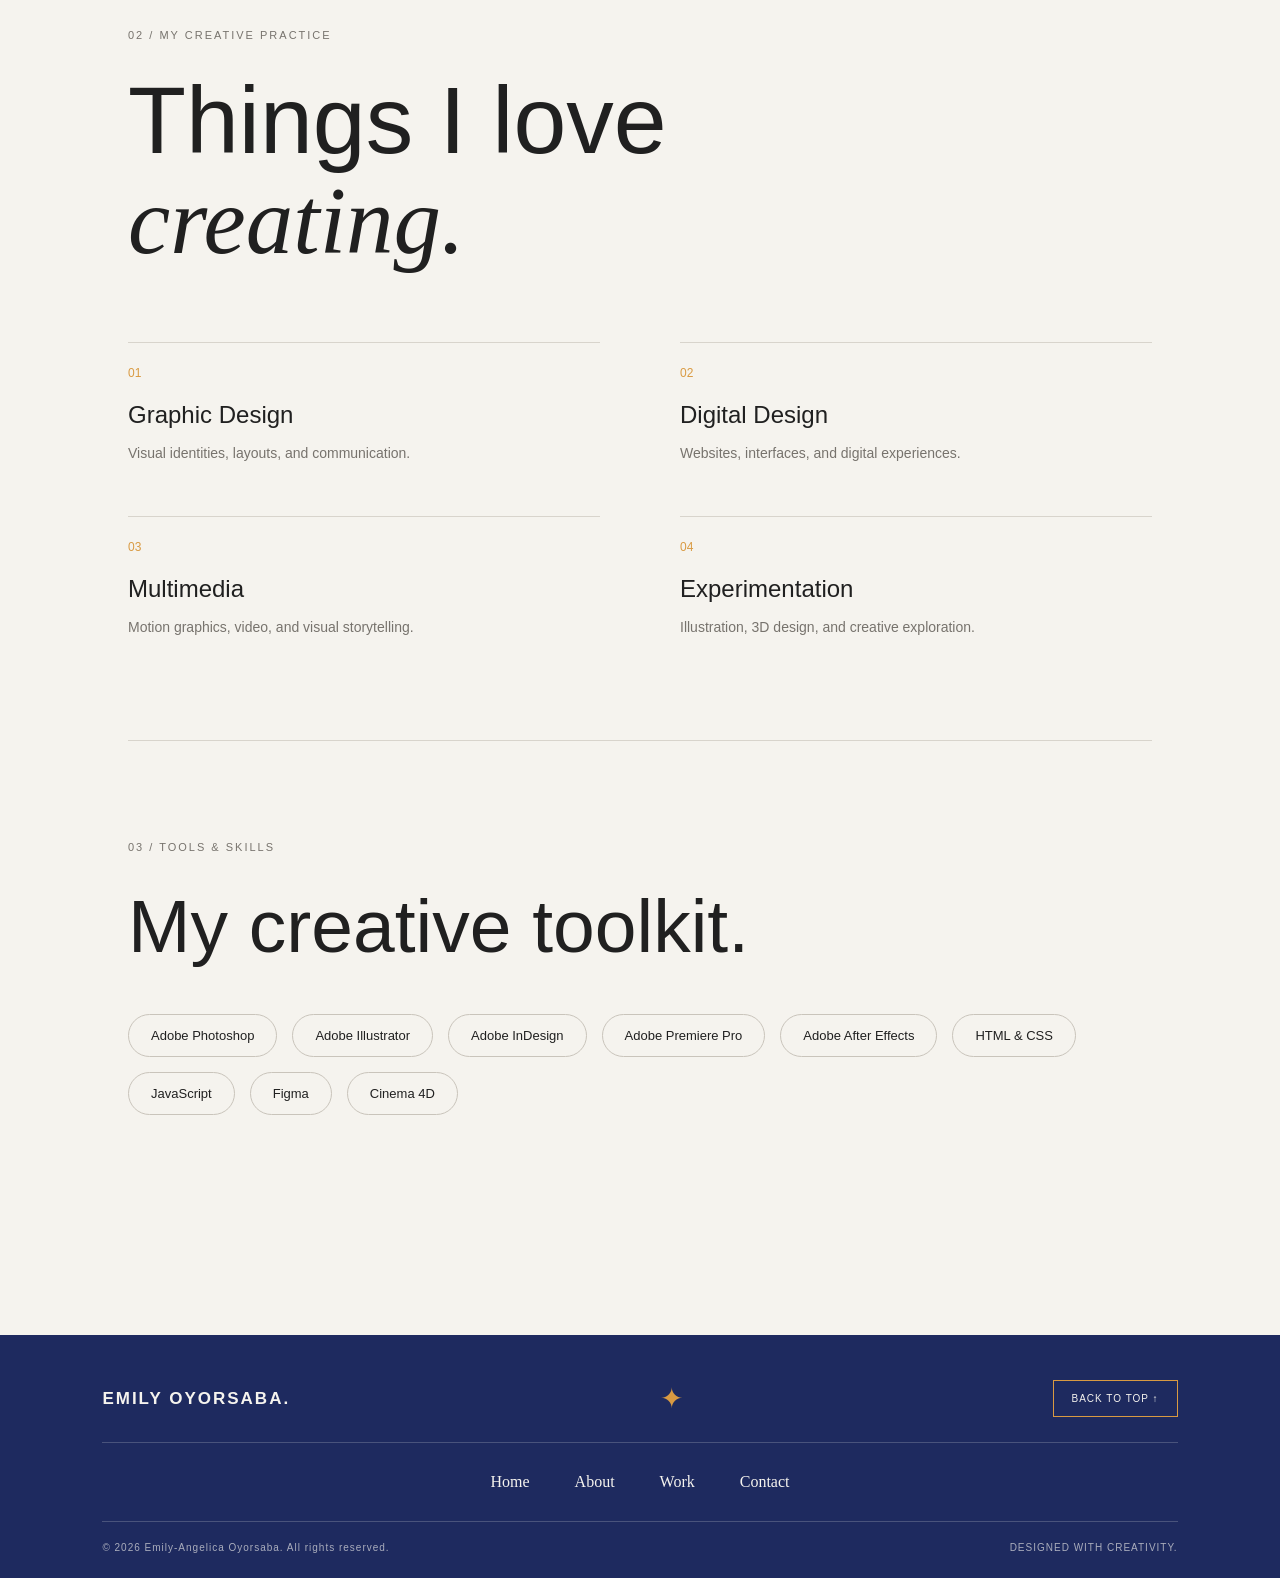
==== commit bdf21add: "Update about.html" ====
--- a/about.html
+++ b/about.html
@@ -9,6 +9,7 @@
     <title>About | Emily-Angelica Oyorsaba</title>
 
     <link rel="stylesheet" href="./style.css">
+    <script src="./script.js" defer></script>
 
 </head>
 
